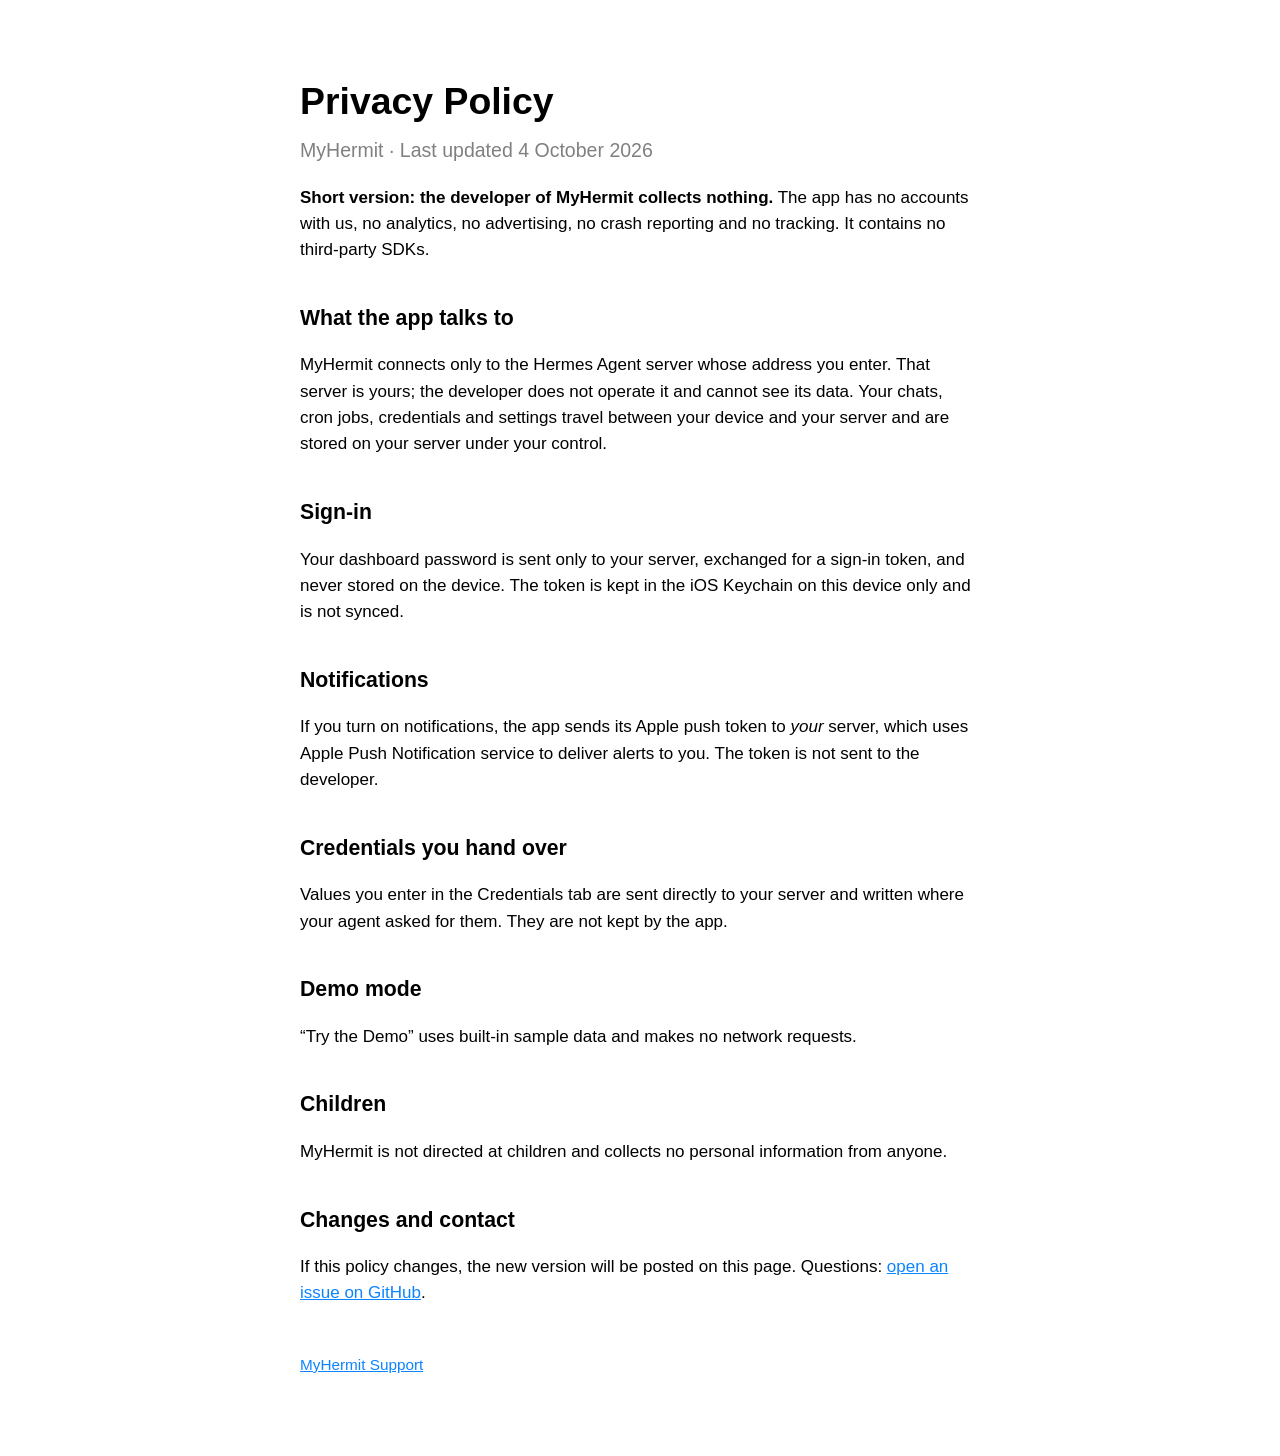
==== privacy.html @ ac199ba4 "MyHermit support and privacy pages Co-Authored-By: Claude Opus 5.5 <noreply@anthropic.com>" ====
<!doctype html>
<html lang="en">
<head>
<meta charset="utf-8">
<meta name="viewport" content="width=device-width, initial-scale=1">
<title>MyHermit — Privacy Policy</title>
<link rel="stylesheet" href="style.css">
</head>
<body>
<h1>Privacy Policy</h1>
<p class="tagline">MyHermit · Last updated 4 October 2026</p>

<p><strong>Short version: the developer of MyHermit collects nothing.</strong> The app has no accounts with us, no analytics, no advertising, no crash reporting and no tracking. It contains no third-party SDKs.</p>

<h2>What the app talks to</h2>
<p>MyHermit connects only to the Hermes Agent server whose address you enter. That server is yours; the developer does not operate it and cannot see its data.
Your chats, cron jobs, credentials and settings travel between your device and your server and are stored on your server under your control.</p>

<h2>Sign-in</h2>
<p>Your dashboard password is sent only to your server, exchanged for a sign-in token, and never stored on the device.
The token is kept in the iOS Keychain on this device only and is not synced.</p>

<h2>Notifications</h2>
<p>If you turn on notifications, the app sends its Apple push token to <em>your</em> server, which uses Apple Push Notification service to deliver alerts to you.
The token is not sent to the developer.</p>

<h2>Credentials you hand over</h2>
<p>Values you enter in the Credentials tab are sent directly to your server and written where your agent asked for them. They are not kept by the app.</p>

<h2>Demo mode</h2>
<p>“Try the Demo” uses built-in sample data and makes no network requests.</p>

<h2>Children</h2>
<p>MyHermit is not directed at children and collects no personal information from anyone.</p>

<h2>Changes and contact</h2>
<p>If this policy changes, the new version will be posted on this page.
Questions: <a href="https://github.com/rosienhg/myhermit-site/issues">open an issue on GitHub</a>.</p>

<footer><a href="index.html">MyHermit Support</a></footer>
</body>
</html>
---- style.css ----
:root { color-scheme: light dark; --accent: #0a84ff; }
body { font: 17px/1.55 -apple-system, BlinkMacSystemFont, "Segoe UI", sans-serif; max-width: 680px; margin: 0 auto; padding: 48px 20px 80px; }
h1 { font-size: 2.2em; margin-bottom: 0.1em; }
h2 { margin-top: 1.8em; font-size: 1.25em; }
.tagline { color: GrayText; font-size: 1.15em; margin-top: 0; }
a { color: var(--accent); }
ul.points { padding-left: 1.2em; }
footer { margin-top: 3em; font-size: 0.9em; color: GrayText; }
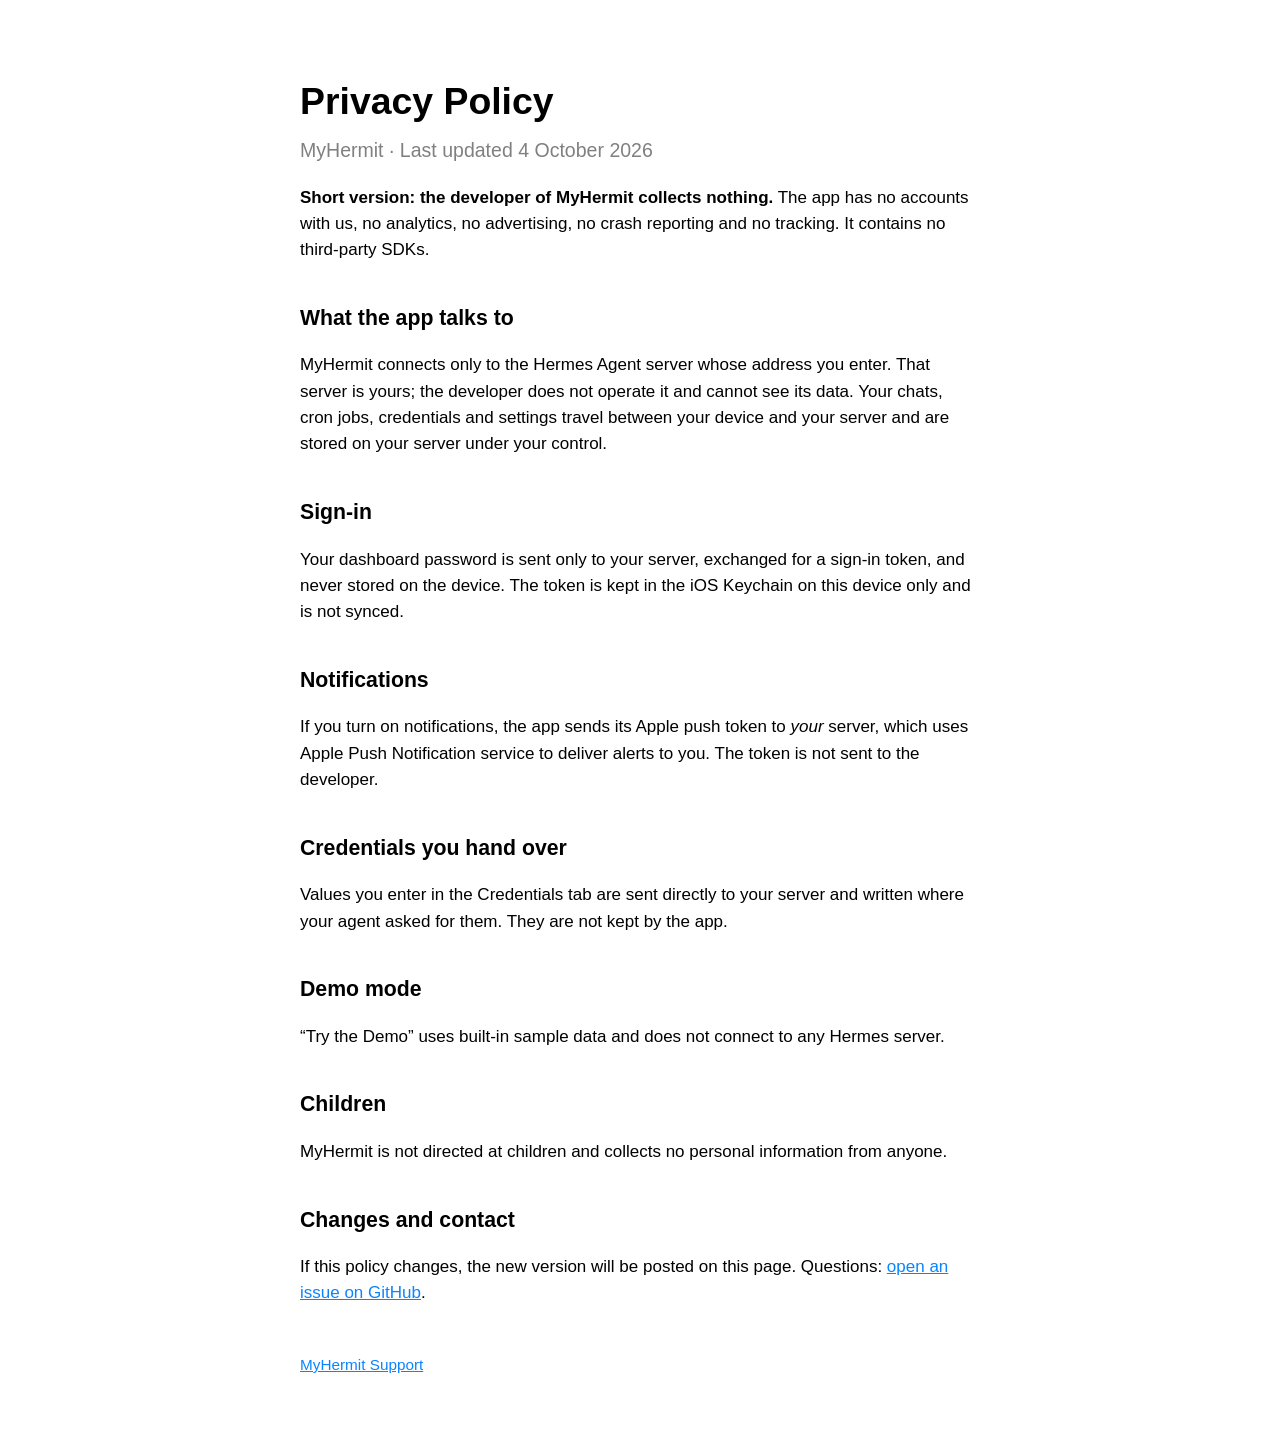
==== commit 23e3e150: "Privacy: precise demo-mode wording Co-Authored-By: Claude Opus 5.5 <noreply@anthropic.com>" ====
--- a/privacy.html
+++ b/privacy.html
@@ -28,7 +28,7 @@
 <p>Values you enter in the Credentials tab are sent directly to your server and written where your agent asked for them. They are not kept by the app.</p>
 
 <h2>Demo mode</h2>
-<p>“Try the Demo” uses built-in sample data and makes no network requests.</p>
+<p>“Try the Demo” uses built-in sample data and does not connect to any Hermes server.</p>
 
 <h2>Children</h2>
 <p>MyHermit is not directed at children and collects no personal information from anyone.</p>
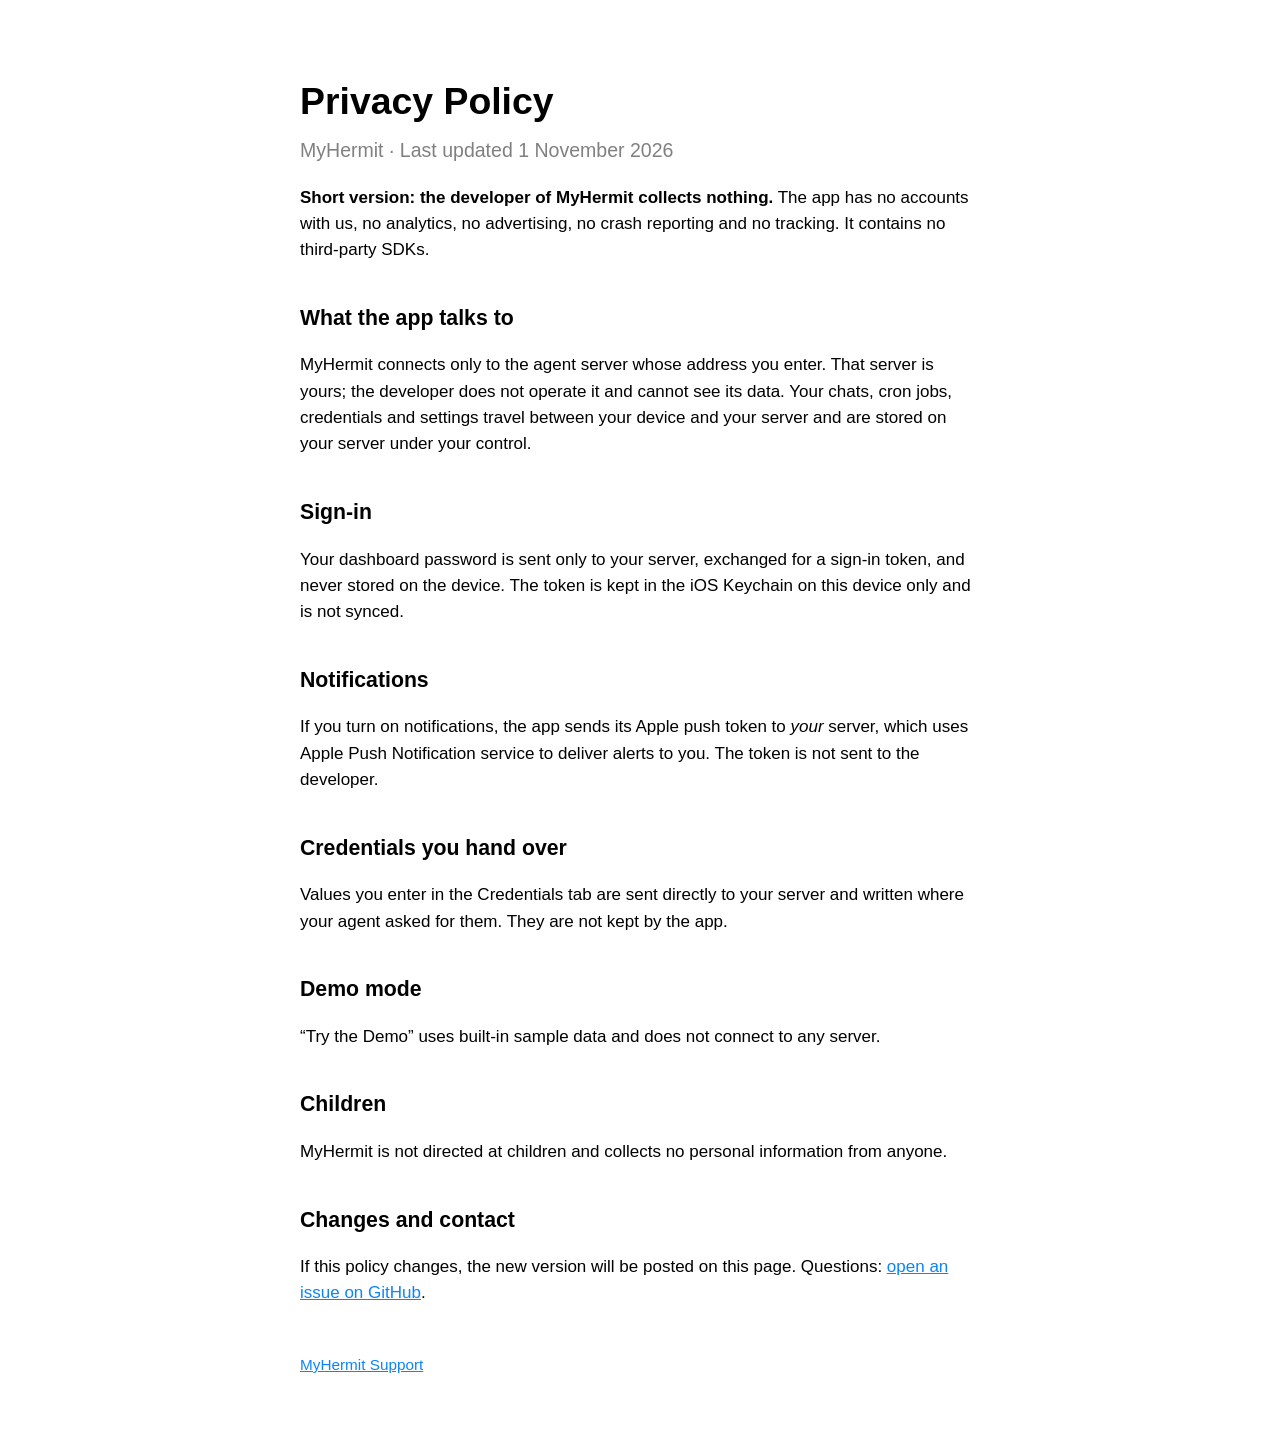
==== commit ee942c70: "Remove third-party branding from the support and privacy pages Co-Authored-By: Claude Opus 5.5 <nore" ====
--- a/privacy.html
+++ b/privacy.html
@@ -8,12 +8,12 @@
 </head>
 <body>
 <h1>Privacy Policy</h1>
-<p class="tagline">MyHermit · Last updated 4 October 2026</p>
+<p class="tagline">MyHermit · Last updated 1 November 2026</p>
 
 <p><strong>Short version: the developer of MyHermit collects nothing.</strong> The app has no accounts with us, no analytics, no advertising, no crash reporting and no tracking. It contains no third-party SDKs.</p>
 
 <h2>What the app talks to</h2>
-<p>MyHermit connects only to the Hermes Agent server whose address you enter. That server is yours; the developer does not operate it and cannot see its data.
+<p>MyHermit connects only to the agent server whose address you enter. That server is yours; the developer does not operate it and cannot see its data.
 Your chats, cron jobs, credentials and settings travel between your device and your server and are stored on your server under your control.</p>
 
 <h2>Sign-in</h2>
@@ -28,7 +28,7 @@
 <p>Values you enter in the Credentials tab are sent directly to your server and written where your agent asked for them. They are not kept by the app.</p>
 
 <h2>Demo mode</h2>
-<p>“Try the Demo” uses built-in sample data and does not connect to any Hermes server.</p>
+<p>“Try the Demo” uses built-in sample data and does not connect to any server.</p>
 
 <h2>Children</h2>
 <p>MyHermit is not directed at children and collects no personal information from anyone.</p>
